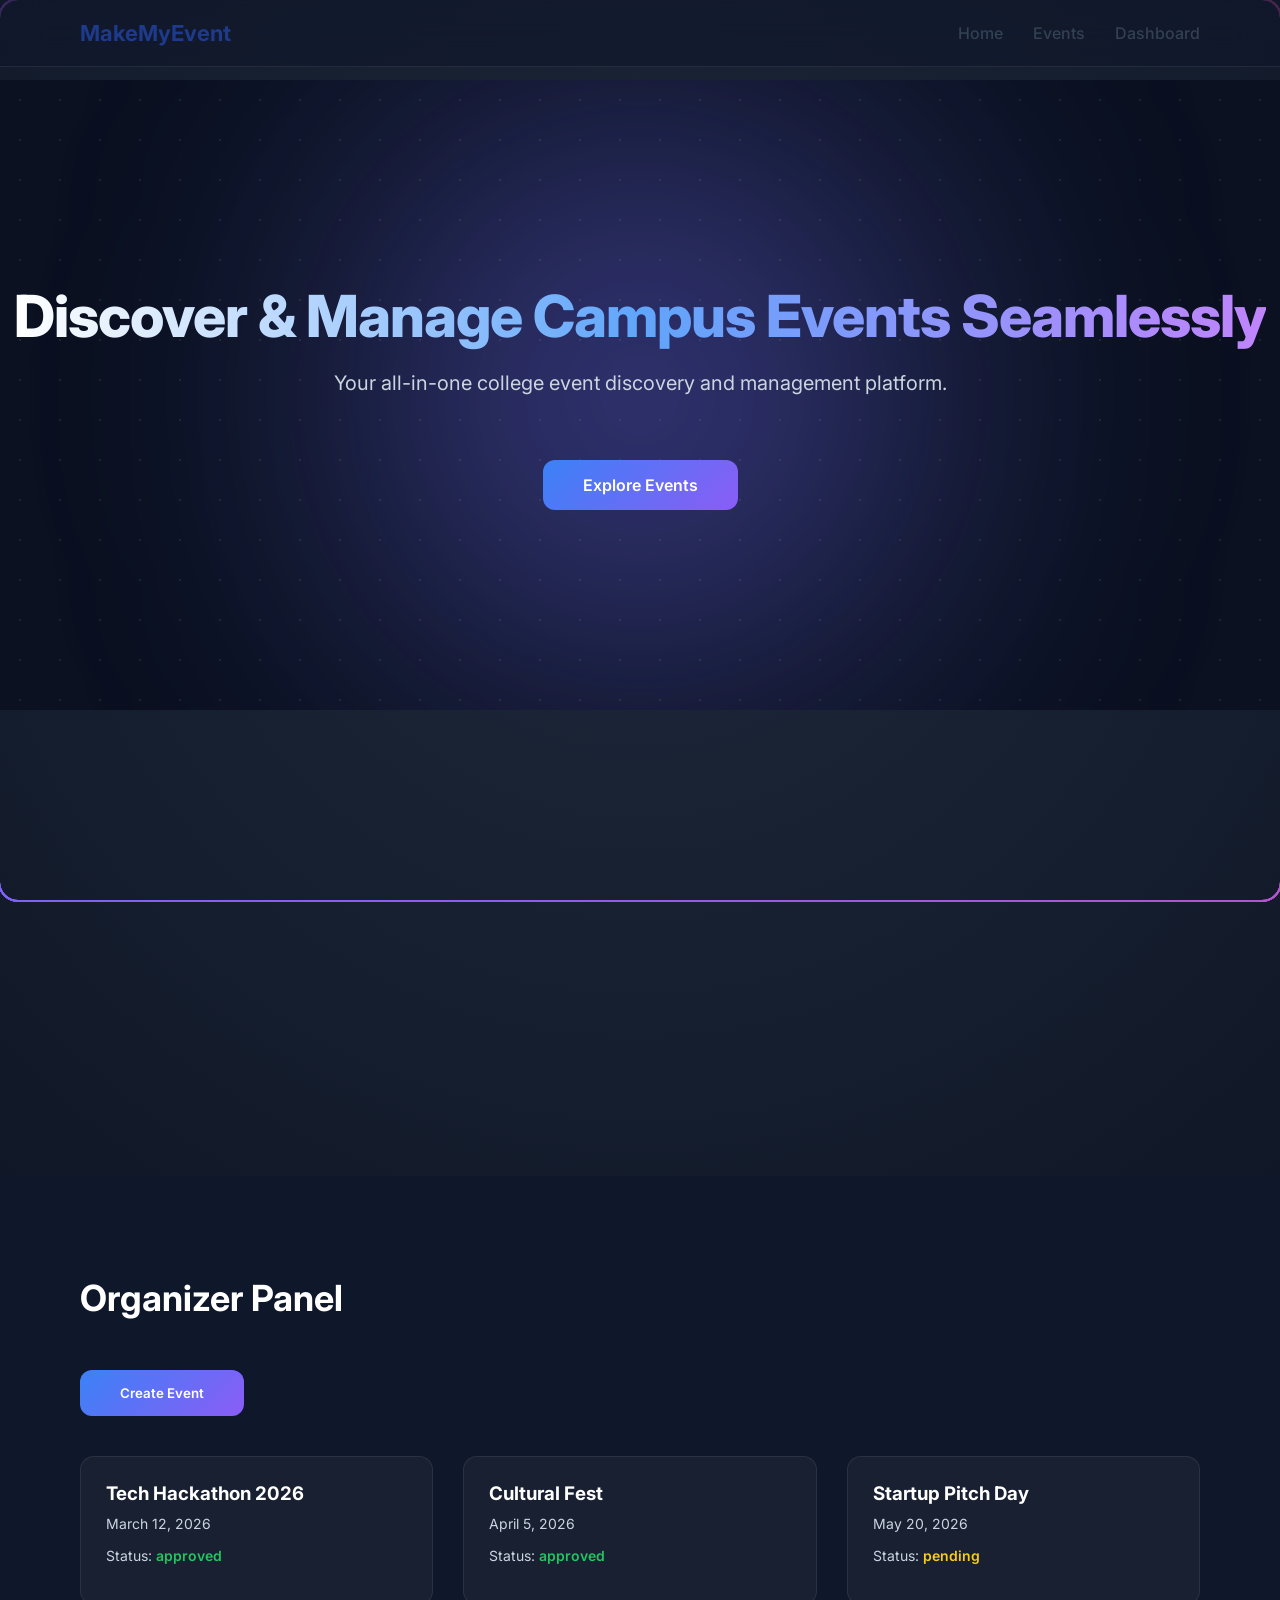
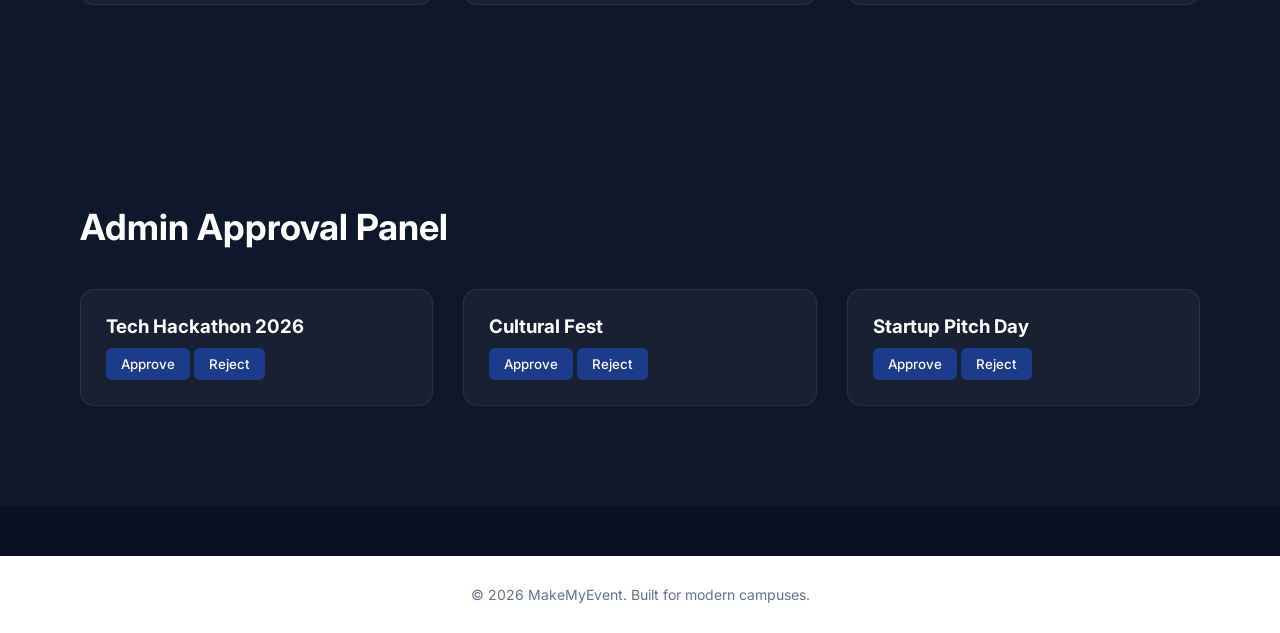
==== index.html @ 2559ca01 "initial commit:Add project files" ====
<!DOCTYPE html>
<html lang="en">
<head>
    <meta charset="UTF-8">
    <title>MakeMyEvent</title>
    <link rel="stylesheet" href="css/style.css">
    <script defer src="js/script.js"></script>
    <link href="https://fonts.googleapis.com/css2?family=Inter:wght@300;400;600;700&display=swap" rel="stylesheet">
</head>
<body>

    <nav class="navbar">
        <div class="logo">MakeMyEvent</div>
        <ul class="nav-links">
            <li><a href="#">Home</a></li>
            <li><a href="#events">Events</a></li>
            <li><a href="student.html">Dashboard</a></li>
        </ul>
    </nav>

   <section class="hero">
    <div class="particles"></div>
    <h1 class="shine-text">
        Discover & Manage Campus Events Seamlessly
    </h1>
    <p>Your all-in-one college event discovery and management platform.</p>
    <a href="#events" class="btn-primary">Explore Events</a>
</section>
   <section id="events" class="events-section reveal">
    <h2>Trending Events</h2>
    <div class="events-container" id="eventsContainer"></div>
</section>
<section class="organizer-section">
    <h2>Organizer Panel</h2>
    <button class="btn-primary" onclick="openForm()">Create Event</button>

    <div id="myEvents" class="events-container"></div>
</section>
<section class="admin-section">
    <h2>Admin Approval Panel</h2>
    <div id="adminEvents" class="events-container"></div>
</section>

    <footer>
        <p>© 2026 MakeMyEvent. Built for modern campuses.</p>
    </footer>
    <div id="eventFormModal" class="modal">
    <div class="modal-content">
        <h3>Create Event</h3>
        <input type="text" id="eventTitle" placeholder="Event Title">
        <input type="text" id="eventDate" placeholder="Event Date">
        <textarea id="eventDesc" placeholder="Event Description"></textarea>
        <button onclick="submitEvent()">Submit</button>
        <button onclick="closeForm()">Cancel</button>
    </div>
</div>

</body>
</html>
---- css/style.css ----
* {
    margin: 0;
    padding: 0;
    box-sizing: border-box;
    font-family: 'Inter', sans-serif;
}

body {
    background-color: #f8fafc;
    color: #1e293b;
    margin: 0;
    padding-top: 80px;
    background: #0b1120;
    
    background: radial-gradient(circle at 50% 20%, #1e293b, #0b1120 70%);
}



.navbar {
    position: fixed;
    top: 0;
    width: 100%;
    padding: 20px 80px;
    display: flex;
    justify-content: space-between;
    align-items: center;
    backdrop-filter: blur(20px);
    background: rgba(15, 23, 42, 0.6);
    border-bottom: 1px solid rgba(255,255,255,0.08);
    z-index: 1000;
}

.logo {
    font-size: 22px;
    font-weight: 700;
    color: #1e3a8a;
}

.nav-links {
    list-style: none;
    display: flex;
    gap: 30px;
}

.nav-links a {
    text-decoration: none;
    color: #334155;
    font-weight: 500;
    transition: 0.3s;
}

.nav-links a:hover {
    color: #1e3a8a;
}

.hero {
    position: relative;
    height: 70vh;
    background: #0b1120;
    display: flex;
    flex-direction: column;
    justify-content: center;
    align-items: center;
    text-align: center;
    overflow: hidden;
    color: white;
}

/* FLOWING LIGHT TEXT */
.shine-text {
    font-size: 60px;
    font-weight: 800;
    background: linear-gradient(
        90deg,
        #ffffff,
        #60a5fa,
        #c084fc,
        #ffffff
    );
    background-size: 200% auto;
    -webkit-background-clip: text;
    -webkit-text-fill-color: transparent;
    animation: shine 4s linear infinite;
}

@keyframes shine {
    0% { background-position: 200% center; }
    100% { background-position: -200% center; }
}

/* FLOODLIGHTS */
.hero::before,
.hero::after {
    content: "";
    position: absolute;
    width: 700px;
    height: 700px;
    border-radius: 50%;
    filter: blur(140px);
    z-index: 0;
}

.hero::before {
    background: radial-gradient(circle, rgba(59,130,246,0.5), transparent 70%);
    animation: moveLight1 8s infinite alternate ease-in-out;
}

.hero::after {
    background: radial-gradient(circle, rgba(168,85,247,0.4), transparent 70%);
    animation: moveLight2 10s infinite alternate ease-in-out;
}

@keyframes moveLight1 {
    from { transform: translate(-200px, -100px); }
    to { transform: translate(200px, 150px); }
}

@keyframes moveLight2 {
    from { transform: translate(150px, 200px); }
    to { transform: translate(-150px, -200px); }
}

/* PARTICLES */
.particles {
    position: absolute;
    width: 100%;
    height: 100%;
    background-image: radial-gradient(white 1px, transparent 1px);
    background-size: 40px 40px;
    opacity: 0.08;
    animation: particlesMove 60s linear infinite;
}

@keyframes particlesMove {
    from { background-position: 0 0; }
    to { background-position: 1000px 1000px; }
}

/* BUTTON GLOW */
.btn-primary {
    margin-top: 30px;
    padding: 15px 40px;
    background: linear-gradient(135deg, #3b82f6, #8b5cf6);
    border-radius: 12px;
    color: white;
    text-decoration: none;
    font-weight: 600;
    position: relative;
    transition: 0.4s ease;
}

.btn-primary:hover {
    transform: translateY(-4px);
    box-shadow: 0 15px 40px rgba(139,92,246,0.4);
}

/* Ensure content above effects */
.hero h1,
.hero p,
.hero .btn-primary {
    position: relative;
    z-index: 2;
}

.hero h1 {
    font-size: 42px;
    margin-bottom: 20px;
}

.hero p {
    font-size: 18px;
    margin-bottom: 30px;
    color: #475569;
}

.btn-primary {
    padding: 15px 40px;
    background: linear-gradient(135deg, #3b82f6, #8b5cf6);
    border-radius: 12px;
    color: white;
    text-decoration: none;
    font-weight: 600;
    transition: all 0.4s ease;
}

.btn-primary:hover {
    transform: translateY(-4px);
    box-shadow: 0 15px 40px rgba(139,92,246,0.4);
}

.btn-primary:hover {
    transform: translateY(-3px);
    box-shadow: 0 10px 30px rgba(59,130,246,0.35);
}

.btn-primary:hover {
    background: #2563eb;
}
.events-section {
    padding: 120px 80px;
    background: #0f172a;
    text-align: center;
}

.events-section h2 {
    font-size: 40px;
    font-weight: 700;
    color: white;
    margin-bottom: 60px;
}

.events-container {
    display: grid;
    grid-template-columns: repeat(auto-fit, minmax(280px, 1fr));
    gap: 40px;
}
.events-container {
    display: grid;
    grid-template-columns: repeat(auto-fit, minmax(280px, 1fr));
    gap: 30px;
}

.event-card {
    background: rgba(255,255,255,0.04);
    border: 1px solid rgba(255,255,255,0.08);
    padding: 25px;
    border-radius: 14px;
    transition: 0.3s ease;
}

.event-card:hover {
    transform: translateY(-6px);
    box-shadow: 0 20px 40px rgba(0,0,0,0.4);
}

.event-card:hover {
    transform: translateY(-10px);
    box-shadow: 0 20px 50px rgba(0,0,0,0.4);
}

.event-card h3 {
    color: white;
    margin-bottom: 15px;
}

.event-card p {
    color: #cbd5e1;
}
.event-card::before {
    content: "";
    position: absolute;
    inset: -2px;
    border-radius: 20px;
    padding: 2px;
    background: linear-gradient(45deg, #3b82f6, #8b5cf6, #ec4899, #3b82f6);
    background-size: 300% 300%;
    animation: borderMove 6s linear infinite;
    -webkit-mask:
        linear-gradient(#000 0 0) content-box,
        linear-gradient(#000 0 0);
    -webkit-mask-composite: xor;
            mask-composite: exclude;
}

@keyframes borderMove {
    0% { background-position: 0% 50%; }
    100% { background-position: 300% 50%; }
}

.event-card:hover {
    transform: rotateY(10deg) rotateX(5deg) translateY(-15px);
    box-shadow: 0 40px 80px rgba(59,130,246,0.3);
}

.event-card:hover {
    transform: translateY(-5px);
    box-shadow: 0 6px 25px rgba(0,0,0,0.08);
}

.event-card h3 {
    margin-bottom: 10px;
}

.event-card p {
    font-size: 14px;
    color: #64748b;
    margin-bottom: 15px;
}

.event-card button {
    padding: 8px 15px;
    border: none;
    background: #1e3a8a;
    color: white;
    border-radius: 6px;
    cursor: pointer;
    transition: 0.3s;
}

.event-card button:hover {
    background: #2563eb;
}

footer {
    text-align: center;
    padding: 30px;
    background: white;
    margin-top: 50px;
    font-size: 14px;
    color: #64748b;
}
.hero h1 {
    font-size: 52px;
    font-weight: 700;
    margin-bottom: 20px;
    letter-spacing: -1px;
}

.hero p {
    font-size: 18px;
    color: #cbd5e1;
    margin-bottom: 35px;
}
.hero h1 {
    font-size: 58px;
    font-weight: 800;
    letter-spacing: -1px;
    margin-bottom: 20px;
    background: linear-gradient(90deg, #ffffff, #60a5fa, #c084fc);
    -webkit-background-clip: text;
    -webkit-text-fill-color: transparent;
}

.hero p {
    font-size: 20px;
    color: #cbd5e1;
    margin-bottom: 35px;
}
.event-card h3 {
    color: white;
    font-weight: 700;
}

.event-card p {
    color: #cbd5e1;
}
.reveal {
    opacity: 0;
    transform: translateY(60px);
    transition: all 1s ease;
}

.reveal.active {
    opacity: 1;
    transform: translateY(0);
}
.hero {
    animation: heroFade 2s ease forwards;
}

@keyframes heroFade {
    from { opacity: 0; transform: scale(1.05); }
    to { opacity: 1; transform: scale(1); }
}
.modal {
    display: none;
    position: fixed;
    inset: 0;
    background: rgba(0,0,0,0.6);
    justify-content: center;
    align-items: center;
}

.modal-content {
    background: #1e293b;
    padding: 30px;
    border-radius: 12px;
    width: 400px;
    display: flex;
    flex-direction: column;
    gap: 15px;
}

.modal input,
.modal textarea {
    padding: 10px;
    border-radius: 6px;
    border: none;
}
.organizer-section,
.admin-section {
    padding: 100px 80px;
    background: #0f172a;
    color: white;
}

.organizer-section h2,
.admin-section h2 {
    font-size: 36px;
    margin-bottom: 40px;
    color: white;
}

.organizer-section .events-container,
.admin-section .events-container {
    display: grid;
    grid-template-columns: repeat(auto-fit, minmax(300px, 1fr));
    gap: 30px;
}
.status-approved {
    color: #22c55e;
    font-weight: 600;
}

.status-pending {
    color: #facc15;
    font-weight: 600;
}

.status-rejected {
    color: #ef4444;
    font-weight: 600;
}
.events-container {
    display: grid;
    grid-template-columns: repeat(auto-fit, minmax(280px, 1fr));
    gap: 40px;
    margin-top: 40px;
}
.organizer-section,
.admin-section {
    padding: 100px 80px;
}

.organizer-section h2,
.admin-section h2 {
    margin-bottom: 20px;
}
.status-approved {
    color: #22c55e;
    font-weight: 600;
}

.status-pending {
    color: #facc15;
    font-weight: 600;
}

.status-rejected {
    color: #ef4444;
    font-weight: 600;
}
button {
    padding: 8px 16px;
    border-radius: 8px;
    border: none;
    cursor: pointer;
    font-weight: 500;
}

button:hover {
    opacity: 0.9;
}
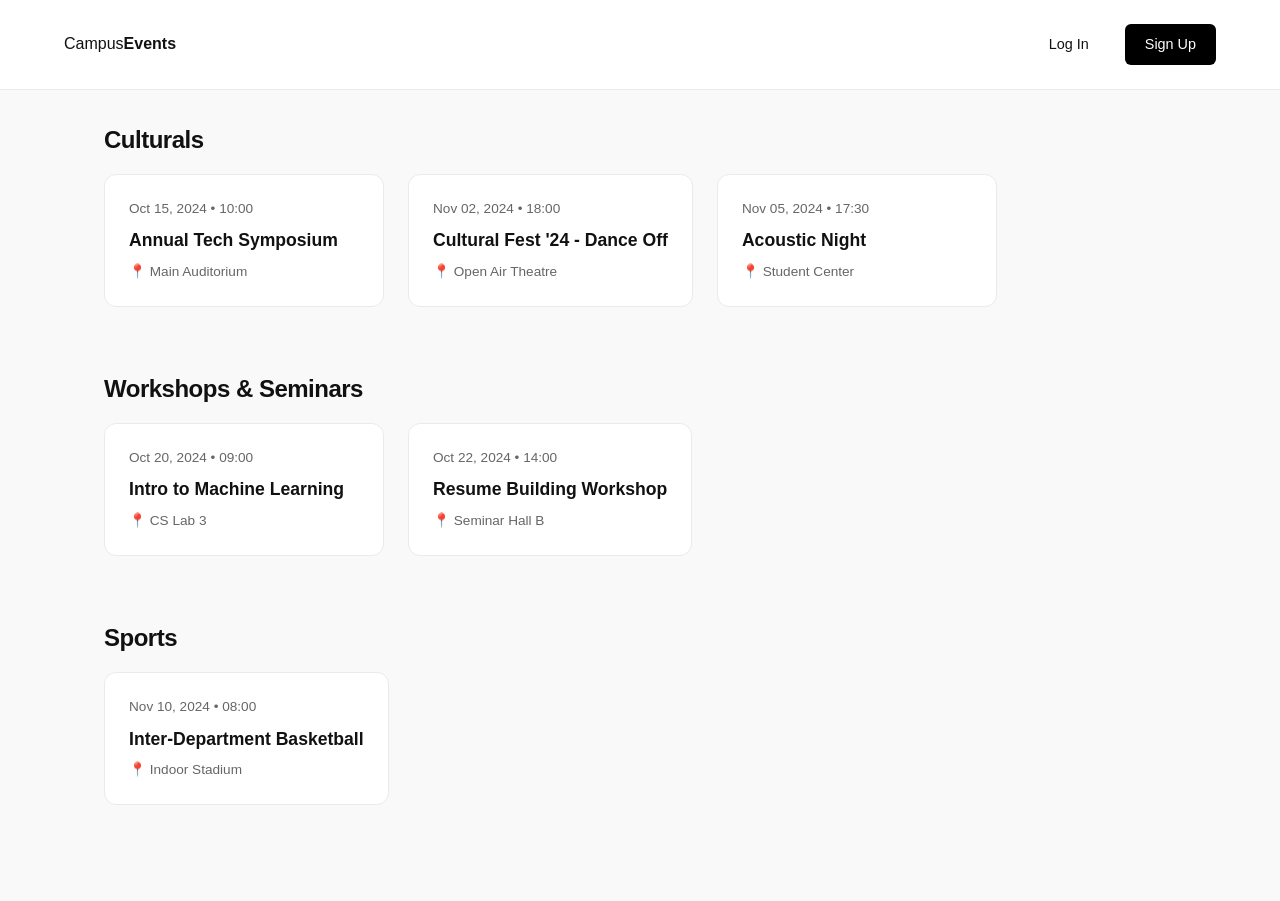
==== commit 580812b4: "frontend" ====
--- a/index.html
+++ b/index.html
@@ -2,58 +2,72 @@
 <html lang="en">
 <head>
     <meta charset="UTF-8">
-    <title>MakeMyEvent</title>
-    <link rel="stylesheet" href="css/style.css">
-    <script defer src="js/script.js"></script>
-    <link href="https://fonts.googleapis.com/css2?family=Inter:wght@300;400;600;700&display=swap" rel="stylesheet">
+    <meta name="viewport" content="width=device-width, initial-scale=1.0">
+    <title>Browse Events - MakeMyEvent</title>
+    <link rel="stylesheet" href="assets/css/style.css">
+    <style>
+        /* Specific adjustments for homepage layout */
+        .category-section { margin-bottom: 3rem; }
+        .category-title { font-size: 1.5rem; margin-bottom: 1rem; font-weight: 600; letter-spacing: -0.5px;}
+    </style>
 </head>
 <body>
-
     <nav class="navbar">
-        <div class="logo">MakeMyEvent</div>
-        <ul class="nav-links">
-            <li><a href="#">Home</a></li>
-            <li><a href="#events">Events</a></li>
-            <li><a href="student.html">Dashboard</a></li>
-        </ul>
+        <div class="logo"><a href="index.html">Campus<strong>Events</strong></a></div>
+        <div class="nav-actions">
+            <a href="login.html" class="btn btn-text">Log In</a>
+            <a href="signup.html" class="btn btn-primary">Sign Up</a>
+        </div>
     </nav>
 
-   <section class="hero">
-    <div class="particles"></div>
-    <h1 class="shine-text">
-        Discover & Manage Campus Events Seamlessly
-    </h1>
-    <p>Your all-in-one college event discovery and management platform.</p>
-    <a href="#events" class="btn-primary">Explore Events</a>
-</section>
-   <section id="events" class="events-section reveal">
-    <h2>Trending Events</h2>
-    <div class="events-container" id="eventsContainer"></div>
-</section>
-<section class="organizer-section">
-    <h2>Organizer Panel</h2>
-    <button class="btn-primary" onclick="openForm()">Create Event</button>
+    <div class="container">
+        <div class="category-section">
+            <h2 class="category-title">Culturals</h2>
+            <div class="event-row">
+                <a href="event.html" class="event-card">
+                    <span style="color: var(--text-muted); font-size: 0.85rem; font-weight: 500;">Oct 15, 2024 &bull; 10:00</span>
+                    <h3 style="font-size: 1.1rem; font-weight: 600;">Annual Tech Symposium</h3>
+                    <span style="color: var(--text-muted); font-size: 0.85rem; margin-top: auto;">📍 Main Auditorium</span>
+                </a>
+                <a href="event.html" class="event-card">
+                    <span style="color: var(--text-muted); font-size: 0.85rem; font-weight: 500;">Nov 02, 2024 &bull; 18:00</span>
+                    <h3 style="font-size: 1.1rem; font-weight: 600;">Cultural Fest '24 - Dance Off</h3>
+                    <span style="color: var(--text-muted); font-size: 0.85rem; margin-top: auto;">📍 Open Air Theatre</span>
+                </a>
+                <a href="event.html" class="event-card">
+                    <span style="color: var(--text-muted); font-size: 0.85rem; font-weight: 500;">Nov 05, 2024 &bull; 17:30</span>
+                    <h3 style="font-size: 1.1rem; font-weight: 600;">Acoustic Night</h3>
+                    <span style="color: var(--text-muted); font-size: 0.85rem; margin-top: auto;">📍 Student Center</span>
+                </a>
+            </div>
+        </div>
 
-    <div id="myEvents" class="events-container"></div>
-</section>
-<section class="admin-section">
-    <h2>Admin Approval Panel</h2>
-    <div id="adminEvents" class="events-container"></div>
-</section>
+        <div class="category-section">
+            <h2 class="category-title">Workshops & Seminars</h2>
+            <div class="event-row">
+                <a href="event.html" class="event-card">
+                    <span style="color: var(--text-muted); font-size: 0.85rem; font-weight: 500;">Oct 20, 2024 &bull; 09:00</span>
+                    <h3 style="font-size: 1.1rem; font-weight: 600;">Intro to Machine Learning</h3>
+                    <span style="color: var(--text-muted); font-size: 0.85rem; margin-top: auto;">📍 CS Lab 3</span>
+                </a>
+                <a href="event.html" class="event-card">
+                    <span style="color: var(--text-muted); font-size: 0.85rem; font-weight: 500;">Oct 22, 2024 &bull; 14:00</span>
+                    <h3 style="font-size: 1.1rem; font-weight: 600;">Resume Building Workshop</h3>
+                    <span style="color: var(--text-muted); font-size: 0.85rem; margin-top: auto;">📍 Seminar Hall B</span>
+                </a>
+            </div>
+        </div>
 
-    <footer>
-        <p>© 2026 MakeMyEvent. Built for modern campuses.</p>
-    </footer>
-    <div id="eventFormModal" class="modal">
-    <div class="modal-content">
-        <h3>Create Event</h3>
-        <input type="text" id="eventTitle" placeholder="Event Title">
-        <input type="text" id="eventDate" placeholder="Event Date">
-        <textarea id="eventDesc" placeholder="Event Description"></textarea>
-        <button onclick="submitEvent()">Submit</button>
-        <button onclick="closeForm()">Cancel</button>
+        <div class="category-section">
+            <h2 class="category-title">Sports</h2>
+            <div class="event-row">
+                <a href="event.html" class="event-card">
+                    <span style="color: var(--text-muted); font-size: 0.85rem; font-weight: 500;">Nov 10, 2024 &bull; 08:00</span>
+                    <h3 style="font-size: 1.1rem; font-weight: 600;">Inter-Department Basketball</h3>
+                    <span style="color: var(--text-muted); font-size: 0.85rem; margin-top: auto;">📍 Indoor Stadium</span>
+                </a>
+            </div>
+        </div>
     </div>
-</div>
-
 </body>
 </html>
--- a/assets/css/style.css
+++ b/assets/css/style.css
@@ -0,0 +1,53 @@
+
+:root {
+    --bg-color: #f9f9f9;
+    --text-main: #111111;
+    --text-muted: #666666;
+    --border-color: #eaeaea;
+    --accent: #000000;
+    --surface: #ffffff;
+}
+
+* { box-sizing: border-box; margin: 0; padding: 0; font-family: -apple-system, BlinkMacSystemFont, "Segoe UI", Roboto, sans-serif; }
+
+body { background-color: var(--bg-color); color: var(--text-main); line-height: 1.5; }
+a { text-decoration: none; color: inherit; }
+
+/* Navbar */
+.navbar { display: flex; justify-content: space-between; align-items: center; padding: 1.5rem 5%; background: var(--surface); border-bottom: 1px solid var(--border-color); position: sticky; top: 0; z-index: 100; }
+.logo strong { font-weight: 700; }
+.nav-actions { display: flex; gap: 1rem; align-items: center; }
+
+/* Buttons */
+.btn { padding: 0.6rem 1.25rem; border-radius: 6px; font-weight: 500; font-size: 0.9rem; cursor: pointer; transition: all 0.2s ease; border: none; display: inline-block; text-align: center; }
+.btn-primary { background: var(--accent); color: #fff; }
+.btn-primary:hover { background: #333; }
+.btn-outline { background: transparent; border: 1px solid var(--border-color); color: var(--text-main); }
+.btn-outline:hover { background: var(--bg-color); }
+.btn-text { background: transparent; color: var(--text-main); }
+
+/* Avatar */
+.avatar { width: 36px; height: 36px; background: var(--accent); color: #fff; border-radius: 50%; display: flex; justify-content: center; align-items: center; font-weight: 600; }
+
+/* Forms & Auth */
+.auth-container { display: flex; justify-content: center; align-items: center; min-height: 80vh; padding: 2rem; }
+.auth-card { background: var(--surface); padding: 2.5rem; border-radius: 12px; border: 1px solid var(--border-color); width: 100%; max-width: 400px; box-shadow: 0 4px 6px rgba(0,0,0,0.02); }
+.auth-card h2 { margin-bottom: 0.5rem; font-size: 1.5rem; }
+.auth-card p { color: var(--text-muted); margin-bottom: 2rem; font-size: 0.9rem; }
+.form-group { margin-bottom: 1.2rem; }
+.form-group label { display: block; margin-bottom: 0.4rem; font-size: 0.85rem; font-weight: 500; color: var(--text-muted); }
+.form-control { width: 100%; padding: 0.75rem; border: 1px solid var(--border-color); border-radius: 6px; font-size: 0.95rem; background: var(--bg-color); transition: border-color 0.2s; }
+.form-control:focus { outline: none; border-color: var(--accent); background: var(--surface); }
+
+/* Profile Grid */
+.container { padding: 2rem 5%; max-width: 1200px; margin: 0 auto; }
+.profile-header { display: flex; align-items: center; gap: 2rem; margin-bottom: 3rem; padding-bottom: 2rem; border-bottom: 1px solid var(--border-color); }
+.profile-avatar-large { width: 80px; height: 80px; background: var(--accent); color: #fff; border-radius: 50%; display: flex; justify-content: center; align-items: center; font-size: 2rem; font-weight: 600; }
+.profile-info h1 { font-size: 1.8rem; margin-bottom: 0.25rem; }
+.profile-info p { color: var(--text-muted); font-size: 0.95rem; }
+
+/* Event Cards (Reused from previous step) */
+.event-row { display: flex; gap: 1.5rem; overflow-x: auto; padding-bottom: 1rem; }
+.event-card { min-width: 280px; background: var(--surface); border: 1px solid var(--border-color); border-radius: 12px; padding: 1.5rem; transition: transform 0.2s; display: flex; flex-direction: column; gap: 0.5rem; }
+.event-card:hover { transform: translateY(-3px); }
+.badge { display: inline-block; padding: 0.25rem 0.5rem; border-radius: 4px; font-size: 0.75rem; font-weight: 600; background: var(--bg-color); border: 1px solid var(--border-color); width: fit-content; }
